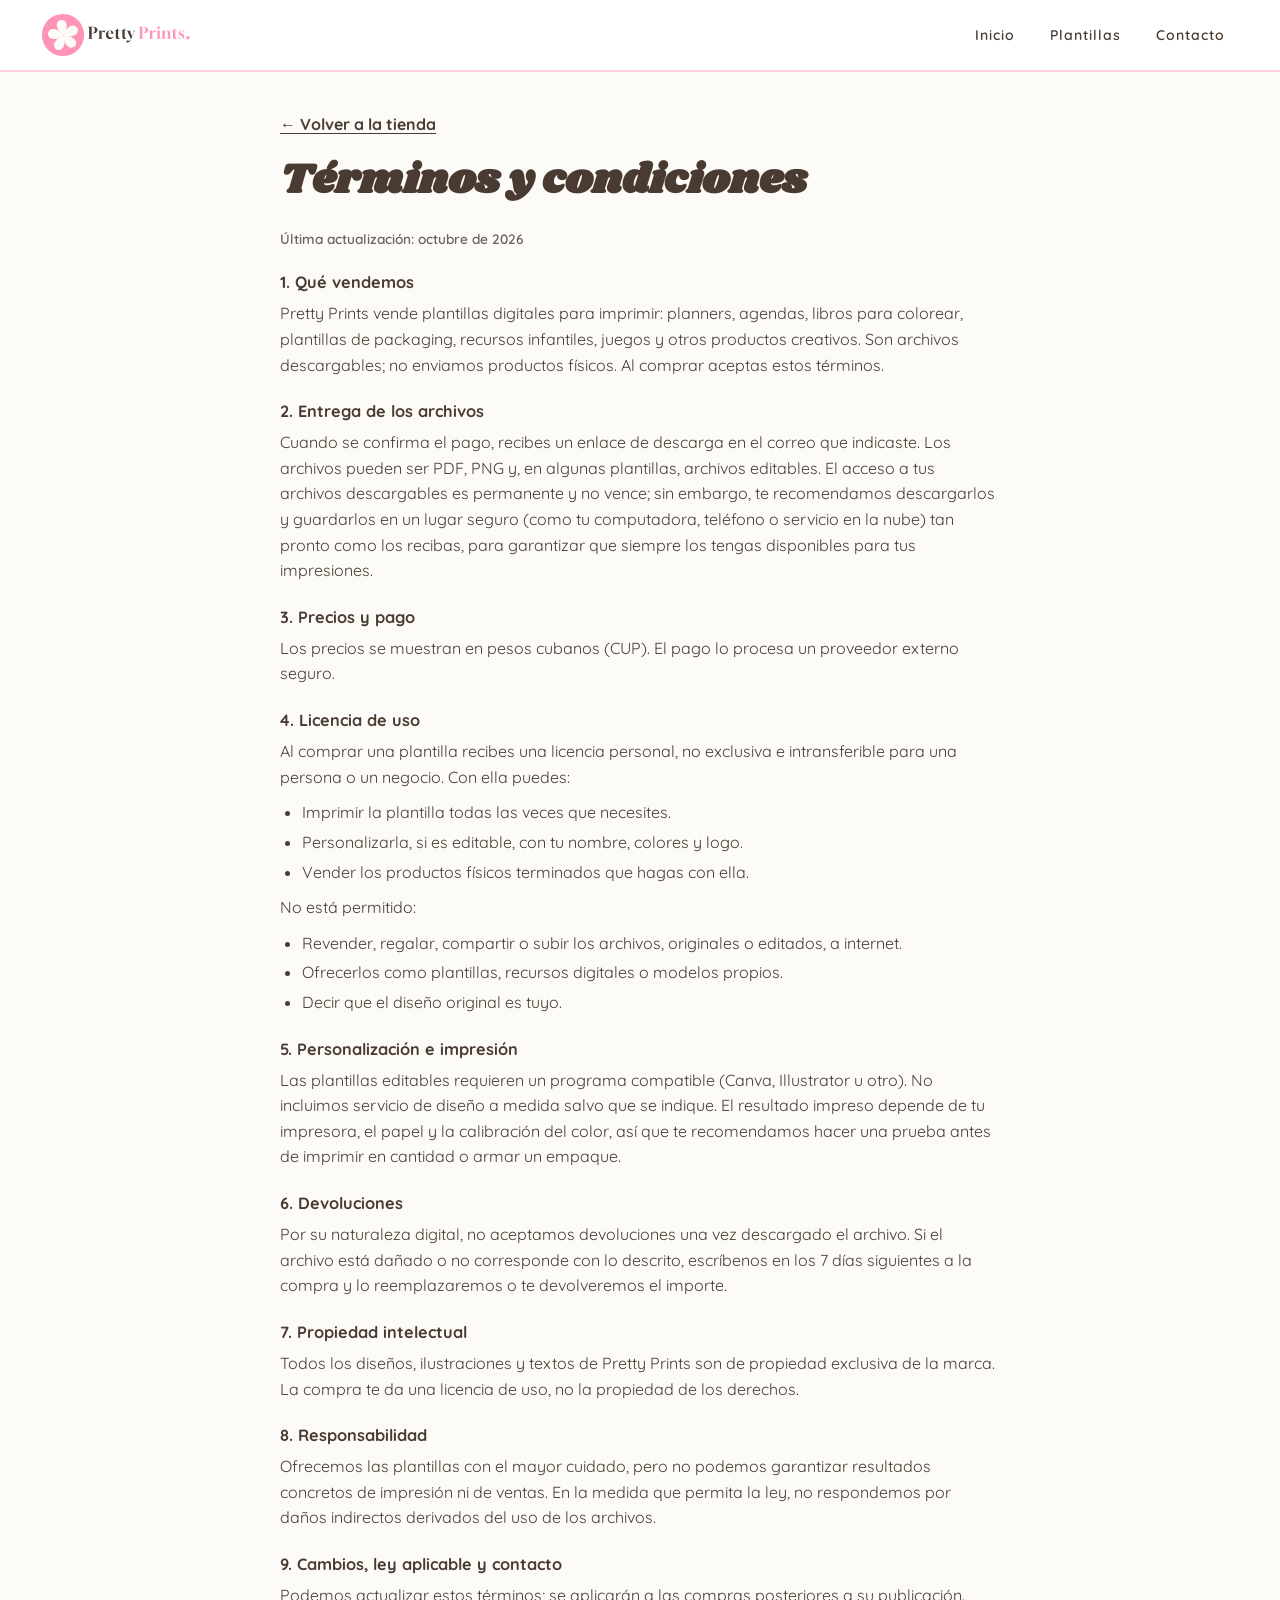
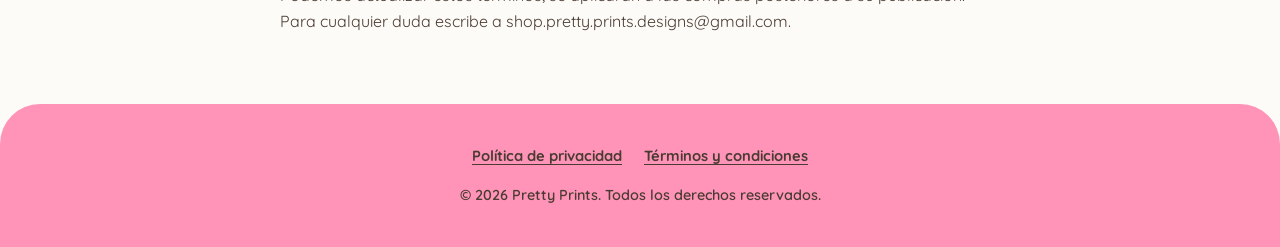
==== terminos.html @ ad83f58c "Mi tienda lista" ====
<!DOCTYPE html>
<html lang="es">
<head>
    <meta charset="UTF-8">
    <meta name="viewport" content="width=device-width, initial-scale=1.0">
    <title>Términos y condiciones | Pretty Prints</title>
    <meta name="description" content="Condiciones de compra, licencia de uso y devoluciones de las plantillas digitales de Pretty Prints.">
    <link rel="canonical" href="https://TU-USUARIO.github.io/TU-REPOSITORIO/terminos.html">
    <link rel="icon" type="image/svg+xml" href="data:image/svg+xml,%3Csvg%20xmlns=%22http://www.w3.org/2000/svg%22%20viewBox=%220%200%20240%20240%22%3E%3Ccircle%20cx=%22120%22%20cy=%22120%22%20r=%22110%22%20fill=%22%23FF94B8%22/%3E%3Cpath%20d=%22M0%2C0%20C46%2C-44%2082%2C-58%20128%2C-58%20A58%2C58%200%200%201%20128%2C58%20C82%2C58%2046%2C44%200%2C0%20Z%22%20transform=%22translate%28123.0%20122.4%29%20rotate%28-100%29%20scale%280.44%29%22%20fill=%22%23FDFBF7%22/%3E%3Cpath%20d=%22M0%2C0%20C46%2C-44%2082%2C-58%20128%2C-58%20A58%2C58%200%200%201%20128%2C58%20C82%2C58%2046%2C44%200%2C0%20Z%22%20transform=%22translate%28123.0%20122.4%29%20rotate%28-28%29%20scale%280.44%29%22%20fill=%22%23FDFBF7%22/%3E%3Cpath%20d=%22M0%2C0%20C46%2C-44%2082%2C-58%20128%2C-58%20A58%2C58%200%200%201%20128%2C58%20C82%2C58%2046%2C44%200%2C0%20Z%22%20transform=%22translate%28123.0%20122.4%29%20rotate%2844%29%20scale%280.44%29%22%20fill=%22%23FDFBF7%22/%3E%3Cpath%20d=%22M0%2C0%20C46%2C-44%2082%2C-58%20128%2C-58%20A58%2C58%200%200%201%20128%2C58%20C82%2C58%2046%2C44%200%2C0%20Z%22%20transform=%22translate%28123.0%20122.4%29%20rotate%28116%29%20scale%280.44%29%22%20fill=%22%23FDFBF7%22/%3E%3Cpath%20d=%22M0%2C0%20C46%2C-44%2082%2C-58%20128%2C-58%20A58%2C58%200%200%201%20128%2C58%20C82%2C58%2046%2C44%200%2C0%20Z%22%20transform=%22translate%28123.0%20122.4%29%20rotate%28188%29%20scale%280.44%29%22%20fill=%22%23FDFBF7%22/%3E%3C/svg%3E">
    <link href="https://fonts.googleapis.com/css2?family=Caveat:wght@600&family=Quicksand:wght@400;600;700&family=Shrikhand&display=swap" rel="stylesheet">
    <link rel="stylesheet" href="style.css">
</head>
<body>

    <header>
        <a class="brand" href="index.html" aria-label="Pretty Prints, ir al inicio">
            <svg class="brand-logo" viewBox="0 0 790 240" aria-hidden="true" focusable="false">
<circle cx="120" cy="120" r="110" fill="#FF94B8"/>
<path d="M0,0 C46,-44 82,-58 128,-58 A58,58 0 0 1 128,58 C82,58 46,44 0,0 Z" transform="translate(123.0 122.4) rotate(-100) scale(0.44)" fill="#FDFBF7"/>
<path d="M0,0 C46,-44 82,-58 128,-58 A58,58 0 0 1 128,58 C82,58 46,44 0,0 Z" transform="translate(123.0 122.4) rotate(-28) scale(0.44)" fill="#FDFBF7"/>
<path d="M0,0 C46,-44 82,-58 128,-58 A58,58 0 0 1 128,58 C82,58 46,44 0,0 Z" transform="translate(123.0 122.4) rotate(44) scale(0.44)" fill="#FDFBF7"/>
<path d="M0,0 C46,-44 82,-58 128,-58 A58,58 0 0 1 128,58 C82,58 46,44 0,0 Z" transform="translate(123.0 122.4) rotate(116) scale(0.44)" fill="#FDFBF7"/>
<path d="M0,0 C46,-44 82,-58 128,-58 A58,58 0 0 1 128,58 C82,58 46,44 0,0 Z" transform="translate(123.0 122.4) rotate(188) scale(0.44)" fill="#FDFBF7"/>
<g transform="translate(0 22)">
<path d="M250.0 118.0V117.16Q253.024 117.16 254.872 115.312Q256.72 113.464 256.72 110.44V62.559999999999995Q256.72 59.535999999999994 254.872 57.687999999999995Q253.024 55.839999999999996 250.0 55.839999999999996V54.99999999999999H278.056Q284.524 55.083999999999996 289.35400000000004 57.226Q294.184 59.367999999999995 296.914 63.147999999999996Q299.644 66.928 299.644 72.05199999999999Q299.644 77.17599999999999 296.914 80.99799999999999Q294.184 84.82 289.18600000000004 86.96199999999999Q284.188 89.104 277.384 89.104H269.656V110.44Q269.656 113.464 271.504 115.312Q273.352 117.16 276.376 117.16H276.544V118.0ZM269.656 88.012H274.612Q278.224 88.012 280.87 85.95400000000001Q283.516 83.896 284.986 80.28399999999999Q286.456 76.672 286.456 72.05199999999999Q286.456 67.43199999999999 284.986 63.81999999999999Q283.516 60.208 280.828 58.15Q278.14 56.092 274.528 56.092H269.656ZM302.576 118.0V117.16H302.66Q305.684 117.16 307.53200000000004 115.312Q309.38 113.464 309.38 110.44V82.888Q309.38 79.696 308.078 77.932Q306.776 76.168 302.576 76.168V75.328H310.892Q315.344 75.328 317.61199999999997 74.446Q319.88 73.564 320.80400000000003 72.136H321.224L321.308 85.912Q322.4 83.392 324.12199999999996 80.62Q325.844 77.848 328.49 75.958Q331.136 74.068 334.832 74.068Q336.092 74.068 337.52 74.32Q338.948 74.572 340.544 75.244L337.26800000000003 85.072Q334.244 83.392 332.01800000000003 82.72Q329.79200000000003 82.048 328.112 82.048Q325.25600000000003 82.048 323.87 83.812Q322.484 85.576 321.476 88.012V110.44Q321.476 113.464 323.324 115.312Q325.172 117.16 328.196 117.16H328.28000000000003V118.0ZM363.72 119.008Q357.92400000000004 119.008 353.43000000000006 116.15199999999999Q348.93600000000004 113.29599999999999 346.41600000000005 108.214Q343.896 103.132 343.896 96.58Q343.896 89.86 346.668 84.82Q349.44 79.78 354.27 76.966Q359.1 74.15199999999999 365.232 74.15199999999999Q370.35600000000005 74.15199999999999 374.346 76.16799999999999Q378.336 78.184 380.73 81.838Q383.124 85.49199999999999 383.46000000000004 90.28L383.54400000000004 91.53999999999999H355.32000000000005V91.96Q355.32000000000005 100.864 359.26800000000003 106.19800000000001Q363.216 111.532 369.85200000000003 111.532Q373.884 111.532 377.538 109.55799999999999Q381.192 107.584 383.46000000000004 104.224L384.216 104.476Q382.788 108.76 379.764 112.036Q376.74 115.312 372.624 117.16Q368.50800000000004 119.008 363.72 119.008ZM355.404 90.28H372.456Q372.456 83.644 370.314 79.528Q368.172 75.412 364.30800000000005 75.412Q360.612 75.412 358.17600000000004 79.444Q355.74 83.476 355.404 90.28ZM405.46000000000004 119.176Q401.09200000000004 119.176 398.32000000000005 116.404Q395.548 113.632 395.548 109.18V76.84H388.408V75.74799999999999Q394.204 75.328 398.78200000000004 72.05199999999999Q403.36 68.776 406.3 63.232H407.644V75.328H418.81600000000003L417.97600000000006 76.84H407.644V107.332Q407.644 114.05199999999999 412.18 114.05199999999999Q413.692 114.05199999999999 415.66600000000005 113.12799999999999Q417.64000000000004 112.204 419.40400000000005 110.692V111.532Q416.632 115.06 412.852 117.118Q409.072 119.176 405.46000000000004 119.176ZM439.72400000000005 119.176Q435.35600000000005 119.176 432.58400000000006 116.404Q429.812 113.632 429.812 109.18V76.84H422.672V75.74799999999999Q428.468 75.328 433.04600000000005 72.05199999999999Q437.624 68.776 440.564 63.232H441.908V75.328H453.08000000000004L452.24000000000007 76.84H441.908V107.332Q441.908 114.05199999999999 446.444 114.05199999999999Q447.956 114.05199999999999 449.93000000000006 113.12799999999999Q451.90400000000005 112.204 453.66800000000006 110.692V111.532Q450.896 115.06 447.116 117.118Q443.336 119.176 439.72400000000005 119.176ZM456.76800000000003 136.816Q453.32400000000007 136.816 450.13200000000006 135.472L453.4080000000001 125.644Q455.50800000000004 126.484 457.98600000000005 127.072Q460.46400000000006 127.66 462.98400000000004 127.66Q466.17600000000004 127.66 468.99 126.358Q471.80400000000003 125.056 473.232 121.528L474.15600000000006 119.26L457.52400000000006 80.70400000000001Q456.684 78.68799999999999 455.298 77.47Q453.91200000000003 76.252 451.47600000000006 76.168V75.328H475.75200000000007V76.168Q473.48400000000004 76.41999999999999 472.2660000000001 77.764Q471.04800000000006 79.108 471.04800000000006 81.208Q471.04800000000006 83.056 471.88800000000003 84.988L480.37200000000007 104.896L488.85600000000005 84.988Q489.696 83.056 489.696 81.208Q489.696 79.108 488.47800000000007 77.764Q487.26000000000005 76.41999999999999 484.9080000000001 76.168V75.328H496.50000000000006V76.168Q494.56800000000004 76.588 493.22400000000005 78.646Q491.88000000000005 80.70400000000001 490.36800000000005 84.232L473.232 124.048Q470.54400000000004 130.264 466.26000000000005 133.54000000000002Q461.97600000000006 136.816 456.76800000000003 136.816Z" fill="#4A3B32"/>
<path d="M514.224 118.0V117.16Q517.248 117.16 519.096 115.312Q520.9440000000001 113.464 520.9440000000001 110.44V62.559999999999995Q520.9440000000001 59.535999999999994 519.096 57.687999999999995Q517.248 55.839999999999996 514.224 55.839999999999996V54.99999999999999H542.2800000000001Q548.748 55.083999999999996 553.578 57.226Q558.408 59.367999999999995 561.138 63.147999999999996Q563.868 66.928 563.868 72.05199999999999Q563.868 77.17599999999999 561.138 80.99799999999999Q558.408 84.82 553.4100000000001 86.96199999999999Q548.412 89.104 541.6080000000001 89.104H533.88V110.44Q533.88 113.464 535.7280000000001 115.312Q537.576 117.16 540.6 117.16H540.768V118.0ZM533.88 88.012H538.836Q542.4480000000001 88.012 545.094 85.95400000000001Q547.74 83.896 549.21 80.28399999999999Q550.6800000000001 76.672 550.6800000000001 72.05199999999999Q550.6800000000001 67.43199999999999 549.21 63.81999999999999Q547.74 60.208 545.052 58.15Q542.364 56.092 538.7520000000001 56.092H533.88ZM566.8000000000001 118.0V117.16H566.884Q569.908 117.16 571.7560000000001 115.312Q573.604 113.464 573.604 110.44V82.888Q573.604 79.696 572.302 77.932Q571.0 76.168 566.8000000000001 76.168V75.328H575.1160000000001Q579.5680000000001 75.328 581.836 74.446Q584.104 73.564 585.028 72.136H585.4480000000001L585.532 85.912Q586.624 83.392 588.346 80.62Q590.0680000000001 77.848 592.714 75.958Q595.36 74.068 599.056 74.068Q600.316 74.068 601.744 74.32Q603.172 74.572 604.768 75.244L601.4920000000001 85.072Q598.4680000000001 83.392 596.2420000000001 82.72Q594.0160000000001 82.048 592.336 82.048Q589.48 82.048 588.094 83.812Q586.7080000000001 85.576 585.7 88.012V110.44Q585.7 113.464 587.548 115.312Q589.3960000000001 117.16 592.4200000000001 117.16H592.504V118.0ZM605.936 118.0V117.16H606.0200000000001Q609.0440000000001 117.16 610.892 115.312Q612.7400000000001 113.464 612.7400000000001 110.44V82.888Q612.7400000000001 79.696 611.4380000000001 77.932Q610.1360000000001 76.168 605.936 76.168V75.328H614.504Q618.7880000000001 75.328 621.056 74.404Q623.1560000000001 73.47999999999999 623.9960000000001 72.136H624.836V110.44Q624.836 113.464 626.684 115.312Q628.532 117.16 631.556 117.16H631.6400000000001V118.0ZM618.7040000000001 66.844Q615.6800000000001 66.844 613.706 64.86999999999999Q611.732 62.895999999999994 611.732 59.872Q611.732 56.848 613.706 54.873999999999995Q615.6800000000001 52.89999999999999 618.7040000000001 52.89999999999999Q621.644 52.89999999999999 623.6179999999999 54.916Q625.592 56.931999999999995 625.592 59.872Q625.592 62.812 623.6179999999999 64.828Q621.644 66.844 618.7040000000001 66.844ZM631.8000000000001 118.0V117.16H631.884Q634.908 117.16 636.7560000000001 115.312Q638.604 113.464 638.604 110.44V82.888Q638.604 79.696 637.302 77.932Q636.0 76.168 631.8000000000001 76.168V75.328H640.1160000000001Q644.4000000000001 75.328 646.668 74.404Q648.768 73.47999999999999 649.6080000000001 72.136H650.4480000000001L650.532 83.896Q652.716 79.52799999999999 657.168 76.83999999999999Q661.62 74.15199999999999 666.576 74.15199999999999Q672.2040000000001 74.15199999999999 675.606 77.84799999999998Q679.008 81.544 679.008 87.592V110.44Q679.008 113.464 680.856 115.312Q682.7040000000001 117.16 685.7280000000001 117.16H685.812V118.0H660.192V117.16H660.2760000000001Q663.3000000000001 117.16 665.1480000000001 115.312Q666.9960000000001 113.464 666.9960000000001 110.44V86.752Q666.9960000000001 82.55199999999999 665.3580000000001 80.032Q663.72 77.512 661.032 77.512Q658.428 77.512 655.614 79.738Q652.8000000000001 81.964 650.7 85.744V110.44Q650.7 113.464 652.548 115.312Q654.3960000000001 117.16 657.4200000000001 117.16H657.504V118.0ZM703.948 119.176Q699.58 119.176 696.808 116.404Q694.0360000000001 113.632 694.0360000000001 109.18V76.84H686.8960000000001V75.74799999999999Q692.692 75.328 697.27 72.05199999999999Q701.8480000000001 68.776 704.788 63.232H706.1320000000001V75.328H717.3040000000001L716.464 76.84H706.1320000000001V107.332Q706.1320000000001 114.05199999999999 710.668 114.05199999999999Q712.1800000000001 114.05199999999999 714.154 113.12799999999999Q716.128 112.204 717.892 110.692V111.532Q715.12 115.06 711.34 117.118Q707.5600000000001 119.176 703.948 119.176ZM737.12 119.176Q734.936 119.176 733.844 119.00800000000001Q732.7520000000001 118.84 731.7860000000001 118.588Q730.82 118.336 729.224 118.168Q727.628 118.0 724.3520000000001 118.0L722.336 102.208H723.428Q724.772 110.104 728.4680000000001 114.094Q732.164 118.084 736.532 118.084Q740.816 118.084 743.042 116.32Q745.268 114.556 745.268 111.532Q745.268 109.6 744.302 108.13Q743.336 106.66 740.984 105.106Q738.6320000000001 103.55199999999999 734.6 101.368L732.164 100.024Q727.544 97.42 725.318 93.934Q723.092 90.448 723.092 86.416Q723.092 80.70400000000001 727.25 77.428Q731.408 74.15199999999999 738.38 74.15199999999999Q740.144 74.15199999999999 741.2360000000001 74.32Q742.3280000000001 74.488 743.336 74.74Q744.344 74.99199999999999 745.856 75.16Q747.368 75.328 749.888 75.328L751.0640000000001 88.852H750.056Q749.552 84.904 747.83 81.838Q746.1080000000001 78.77199999999999 743.7560000000001 77.05Q741.404 75.328 738.9680000000001 75.328Q735.7760000000001 75.328 733.8860000000001 77.008Q731.9960000000001 78.68799999999999 731.9960000000001 81.71199999999999Q731.9960000000001 83.97999999999999 733.4660000000001 85.86999999999999Q734.936 87.75999999999999 739.1360000000001 89.944L741.6560000000001 91.204Q747.5360000000001 94.228 750.224 97.50399999999999Q752.912 100.78 752.912 105.904Q752.912 119.008 737.12 119.176Z" fill="#FF94B8"/>
<circle cx="771.928" cy="112" r="9" fill="#FF94B8"/>
</g>
</svg>
        </a>
        <nav aria-label="Principal">
            <a href="index.html">Inicio</a>
            <a href="index.html#plantillas">Plantillas</a>
            <a href="index.html#contacto">Contacto</a>
        </nav>
    </header>

    <main class="legal-page">
        <a class="legal-back" href="index.html">&larr; Volver a la tienda</a>
        <h1>Términos y condiciones</h1>
        <div class="legal-body">
                <p class="updated">Última actualización: octubre de 2026</p>

                <h3>1. Qué vendemos</h3>
                <p>Pretty Prints vende plantillas digitales para imprimir: planners, agendas, libros para colorear, plantillas de packaging, recursos infantiles, juegos y otros productos creativos. Son archivos descargables; no enviamos productos físicos. Al comprar aceptas estos términos.</p>

                <h3>2. Entrega de los archivos</h3>
                <p>Cuando se confirma el pago, recibes un enlace de descarga en el correo que indicaste. Los archivos pueden ser PDF, PNG y, en algunas plantillas, archivos editables. El acceso a tus archivos descargables es permanente y no vence; sin embargo, te recomendamos descargarlos y guardarlos en un lugar seguro (como tu computadora, teléfono o servicio en la nube) tan pronto como los recibas, para garantizar que siempre los tengas disponibles para tus impresiones.</p>

                <h3>3. Precios y pago</h3>
                <p>Los precios se muestran en pesos cubanos (CUP). El pago lo procesa un proveedor externo seguro.</p>

                <h3>4. Licencia de uso</h3>
                <p>Al comprar una plantilla recibes una licencia personal, no exclusiva e intransferible para una persona o un negocio. Con ella puedes:</p>
                <ul>
                    <li>Imprimir la plantilla todas las veces que necesites.</li>
                    <li>Personalizarla, si es editable, con tu nombre, colores y logo.</li>
                    <li>Vender los productos físicos terminados que hagas con ella.</li>
                </ul>
                <p>No está permitido:</p>
                <ul>
                    <li>Revender, regalar, compartir o subir los archivos, originales o editados, a internet.</li>
                    <li>Ofrecerlos como plantillas, recursos digitales o modelos propios.</li>
                    <li>Decir que el diseño original es tuyo.</li>
                </ul>

                <h3>5. Personalización e impresión</h3>
                <p>Las plantillas editables requieren un programa compatible (Canva, Illustrator u otro). No incluimos servicio de diseño a medida salvo que se indique. El resultado impreso depende de tu impresora, el papel y la calibración del color, así que te recomendamos hacer una prueba antes de imprimir en cantidad o armar un empaque.</p>

                <h3>6. Devoluciones</h3>
                <p>Por su naturaleza digital, no aceptamos devoluciones una vez descargado el archivo. Si el archivo está dañado o no corresponde con lo descrito, escríbenos en los 7 días siguientes a la compra y lo reemplazaremos o te devolveremos el importe.</p>

                <h3>7. Propiedad intelectual</h3>
                <p>Todos los diseños, ilustraciones y textos de Pretty Prints son de propiedad exclusiva de la marca. La compra te da una licencia de uso, no la propiedad de los derechos.</p>

                <h3>8. Responsabilidad</h3>
                <p>Ofrecemos las plantillas con el mayor cuidado, pero no podemos garantizar resultados concretos de impresión ni de ventas. En la medida que permita la ley, no respondemos por daños indirectos derivados del uso de los archivos.</p>

                <h3>9. Cambios, ley aplicable y contacto</h3>
                <p>Podemos actualizar estos términos; se aplicarán a las compras posteriores a su publicación. Para cualquier duda escribe a shop.pretty.prints.designs@gmail.com.</p>
        </div>
    </main>

    <footer id="contacto">
        <nav class="legal-links" aria-label="Información legal">
            <a class="legal-link" href="privacidad.html">Política de privacidad</a>
            <a class="legal-link" href="terminos.html">Términos y condiciones</a>
        </nav>
        <p>&copy; 2026 Pretty Prints. Todos los derechos reservados.</p>
    </footer>

</body>
</html>
---- style.css ----
:root {
    --bg-cream: #FDFBF7;
    --pink-light: #FFD1DC;
    --pink-dark: #FF94B8;
    --blue-soft: #D0E1F9;
    --brown-text: #4A3B32;
    --white: #FFFFFF;

    /* Colores de las notas adhesivas */
    --note-yellow: #FFE680;
    --note-blue: #A8D3F7;
    --note-mint: #A5E3BF;
    --note-lilac: #D9C2F5;
}

* {
    box-sizing: border-box;
    margin: 0;
    padding: 0;
}

html {
    scroll-behavior: smooth;
    scroll-padding-top: 90px;
}

body {
    font-family: 'Quicksand', sans-serif;
    background-color: var(--bg-cream);
    color: var(--brown-text);
    line-height: 1.6;
}

a {
    text-decoration: none;
    color: inherit;
}

button {
    font-family: inherit;
    color: inherit;
}

/* Foco visible para quien navega con teclado */
:focus-visible {
    outline: 3px solid var(--brown-text);
    outline-offset: 3px;
}

/* ---------- Header / Navbar ---------- */
header {
    display: flex;
    justify-content: space-between;
    align-items: center;
    gap: 20px;
    padding: 12px 40px;
    background-color: var(--white);
    border-bottom: 2px solid var(--pink-light);
    font-weight: 600;
    font-size: 14px;
    letter-spacing: 1px;
    position: sticky;
    top: 0;
    z-index: 1000;
}

.brand {
    display: flex;
    align-items: center;
    gap: 12px;
}

/* Regla optimizada para corregir el tamaño y alineación del logo en el encabezado */
.brand-logo {
    height: 46px;
    width: auto;
    aspect-ratio: 790 / 240;
    display: block;
    flex: none;
}

/* Iconos SVG (sustituyen a Font Awesome) */
.icon {
    width: 1em;
    height: 1em;
    flex: none;
    fill: none;
    stroke: currentColor;
    stroke-width: 2;
    stroke-linecap: round;
    stroke-linejoin: round;
    vertical-align: -0.125em;
}

header nav a {
    margin: 0 15px;
    transition: color 0.3s;
}

header nav a:hover {
    color: var(--pink-dark);
}

/* ---------- Hero ---------- */
.hero {
    background-color: var(--blue-soft);
    background-image:
        linear-gradient(45deg, rgba(255,255,255,0.3) 25%, transparent 25%),
        linear-gradient(-45deg, rgba(255,255,255,0.3) 25%, transparent 25%),
        linear-gradient(45deg, transparent 75%, rgba(255,255,255,0.3) 75%),
        linear-gradient(-45deg, transparent 75%, rgba(255,255,255,0.3) 75%);
    background-size: 40px 40px;
    background-position: 0 0, 0 20px, 20px -20px, -20px 0px;
    text-align: center;
    padding: 80px 20px;
    position: relative;
}

.hero h1 {
    font-family: 'Shrikhand', cursive;
    font-size: clamp(2rem, 4vw, 3.5rem);
    color: var(--brown-text);
    max-width: 720px;
    margin: 0 auto 20px auto;
    line-height: 1.2;
}

.hero p {
    font-size: 1.1rem;
    font-weight: 700;
    max-width: 560px;
    margin: 0 auto 30px auto;
}

.hero-cta {
    display: inline-block;
    background: var(--brown-text);
    color: var(--white);
    padding: 12px 30px;
    border-radius: 30px;
    font-weight: 700;
    transition: transform 0.3s ease, background 0.3s ease;
}

.hero-cta:hover {
    background: #624F42;
    transform: translateY(-2px);
}

/* ---------- Notas adhesivas ---------- */
.showcase {
    background-color: var(--pink-light);
    padding: 60px 20px 70px;
    text-align: center;
    border-bottom-left-radius: 40px;
    border-bottom-right-radius: 40px;
}

.showcase h2 {
    font-family: 'Shrikhand', cursive;
    font-size: 2rem;
    margin-bottom: 8px;
}

.showcase-lead {
    font-weight: 600;
}

.notes-container {
    display: flex;
    justify-content: center;
    gap: 30px;
    flex-wrap: wrap;
    margin: 45px auto 0;
    max-width: 1120px;
}

.note {
    --tilt: -2deg;
    position: relative;
    width: 250px;
    padding: 32px 22px 28px;
    text-align: left;
    background: var(--note-bg, var(--note-yellow));
    box-shadow:
        0 2px 2px rgba(74, 59, 50, 0.08),
        0 14px 16px -8px rgba(74, 59, 50, 0.32);
    transform: rotate(var(--tilt));
    transition: transform 0.3s ease, box-shadow 0.3s ease;
}

/* Franja de pegamento arriba, como un post-it real */
.note::before {
    content: "";
    position: absolute;
    inset: 0 0 auto 0;
    height: 20px;
    background: linear-gradient(rgba(74, 59, 50, 0.07), transparent);
}

/* Esquina inferior con sombra suave */
.note::after {
    content: "";
    position: absolute;
    right: 0;
    bottom: 0;
    width: 34px;
    height: 34px;
    background: linear-gradient(135deg, transparent 50%, rgba(74, 59, 50, 0.1) 100%);
}

.note:nth-child(even) {
    --tilt: 2deg;
}

.note:hover {
    transform: scale(1.03) rotate(0deg);
    box-shadow:
        0 2px 2px rgba(74, 59, 50, 0.08),
        0 20px 22px -10px rgba(74, 59, 50, 0.36);
}

.note--yellow { --note-bg: var(--note-yellow); }
.note--blue   { --note-bg: var(--note-blue); }
.note--mint   { --note-bg: var(--note-mint); }
.note--lilac  { --note-bg: var(--note-lilac); }

.note h3 {
    font-family: 'Caveat', cursive;
    font-weight: 600;
    font-size: 1.9rem;
    line-height: 1.05;
    margin-bottom: 10px;
}

.note p {
    font-size: 0.95rem;
    font-weight: 600;
    margin-bottom: 10px;
}

.note p:last-child {
    margin-bottom: 0;
}

.note ul {
    list-style: none;
    margin: 0 0 10px;
}

.note li {
    position: relative;
    padding-left: 20px;
    font-size: 0.92rem;
    font-weight: 600;
}

.note li::before {
    content: "✓";
    position: absolute;
    left: 0;
    font-weight: 700;
}

.note small {
    display: block;
    font-size: 0.8rem;
    font-weight: 600;
    opacity: 0.85;
}

/* ---------- Plantillas ---------- */
.projects {
    padding: 80px 20px;
    text-align: center;
}

.projects h2 {
    font-family: 'Shrikhand', cursive;
    font-size: 2rem;
    margin-bottom: 10px;
}

.filter-container {
    display: flex;
    justify-content: center;
    gap: 12px;
    flex-wrap: wrap;
    margin: 25px 0 40px 0;
}

.filter-btn {
    background-color: var(--white);
    border: 2px solid var(--pink-light);
    padding: 8px 18px;
    border-radius: 20px;
    font-weight: 600;
    cursor: pointer;
    transition: all 0.3s ease;
}

.filter-btn:hover, .filter-btn.active {
    background-color: var(--pink-dark);
    color: var(--white);
    border-color: var(--pink-dark);
}

.project-grid {
    display: grid;
    grid-template-columns: repeat(auto-fit, minmax(260px, 1fr));
    gap: 25px;
    max-width: 1000px;
    margin: 0 auto;
}

.project-item {
    background: var(--white);
    border-radius: 20px;
    overflow: hidden;
    box-shadow: 0 6px 18px rgba(0,0,0,0.06);
    display: flex;
    flex-direction: column;
    justify-content: space-between;
    text-align: left;
    transition: transform 0.3s ease;
}

.project-item:hover {
    transform: translateY(-5px);
}

.project-item[hidden] {
    display: none;
}

.empty-msg {
    margin-top: 10px;
    font-weight: 600;
}

/* Deslizador de imágenes (hasta 3 por producto) */
.slider {
    position: relative;
}

.slides {
    display: flex;
    overflow-x: auto;
    scroll-snap-type: x mandatory;
    scrollbar-width: none;
    -webkit-overflow-scrolling: touch;
}

.slides::-webkit-scrollbar {
    display: none;
}

.slides img {
    flex: 0 0 100%;
    width: 100%;
    height: 220px;
    object-fit: cover;
    scroll-snap-align: center;
}

.slider-btn {
    position: absolute;
    top: 50%;
    transform: translateY(-50%);
    width: 36px;
    height: 36px;
    border-radius: 50%;
    border: none;
    background: rgba(255, 255, 255, 0.92);
    box-shadow: 0 2px 8px rgba(0, 0, 0, 0.18);
    cursor: pointer;
    display: flex;
    align-items: center;
    justify-content: center;
    font-size: 0.85rem;
    transition: background 0.3s, transform 0.2s;
}

.slider-btn:hover {
    background: var(--pink-light);
}

.slider-btn:active {
    transform: translateY(-50%) scale(0.92);
}

.slider-btn.prev { left: 10px; }
.slider-btn.next { right: 10px; }

.dots {
    position: absolute;
    bottom: 10px;
    left: 0;
    right: 0;
    display: flex;
    justify-content: center;
    gap: 6px;
    pointer-events: none;
}

.dot {
    width: 8px;
    height: 8px;
    border-radius: 50%;
    background: rgba(255, 255, 255, 0.65);
    box-shadow: 0 0 0 1px rgba(74, 59, 50, 0.25);
    transition: background 0.3s, transform 0.3s;
}

.dot.active {
    background: var(--white);
    transform: scale(1.3);
}

.product-info {
    padding: 20px;
}

.badges {
    display: flex;
    flex-wrap: wrap;
    gap: 6px;
    margin-bottom: 10px;
}

.badge {
    font-size: 0.72rem;
    font-weight: 700;
    padding: 2px 10px;
    border-radius: 12px;
    background: var(--blue-soft);
}

.badge--custom {
    background: var(--pink-light);
}

.product-title {
    font-weight: 700;
    font-size: 1.1rem;
    margin-bottom: 8px;
}

.product-price {
    font-weight: 700;
    color: #D6457A;
    font-size: 1.2rem;
    margin-bottom: 15px;
}

.buy-btn {
    display: flex;
    align-items: center;
    justify-content: center;
    gap: 8px;
    width: 100%;
    background-color: var(--blue-soft);
    text-align: center;
    padding: 10px;
    border-radius: 12px;
    font-weight: 700;
    font-size: 1rem;
    transition: background 0.3s;
    border: none;
    cursor: pointer;
}

.buy-btn:hover {
    background-color: var(--pink-light);
}

/* ---------- Footer ---------- */
footer {
    background-color: var(--pink-dark);
    color: var(--brown-text);
    text-align: center;
    padding: 40px 20px;
    border-top-left-radius: 40px;
    border-top-right-radius: 40px;
}

footer .socials {
    margin: 0 0 22px;
    display: flex;
    justify-content: center;
    gap: 14px;
}

footer .socials a {
    display: flex;
    align-items: center;
    justify-content: center;
    width: 46px;
    height: 46px;
    border-radius: 50%;
    background: var(--white);
    color: var(--brown-text);
    font-size: 1.4rem;
    box-shadow: 0 4px 10px rgba(74, 59, 50, 0.15);
    transition: transform 0.3s, background 0.3s;
}

footer .socials a:hover {
    transform: scale(1.12);
    background: var(--pink-light);
}

.legal-links {
    display: flex;
    justify-content: center;
    flex-wrap: wrap;
    gap: 6px 22px;
    margin-bottom: 16px;
    font-weight: 700;
    font-size: 0.92rem;
}

.legal-link {
    background: none;
    border: none;
    padding: 0;
    font-weight: 700;
    font-size: inherit;
    text-decoration: underline;
    text-underline-offset: 3px;
    cursor: pointer;
}

.legal-link:hover {
    color: var(--white);
}

footer p {
    font-size: 0.9rem;
    font-weight: 600;
}

/* ---------- Ventanas legales ---------- */
dialog.legal {
    border: none;
    border-radius: 24px;
    padding: 0;
    width: min(680px, 92vw);
    max-height: 85vh;
    background: var(--white);
    color: var(--brown-text);
    box-shadow: 0 24px 60px rgba(74, 59, 50, 0.35);
    margin: auto;
}

dialog.legal[open] {
    display: flex;
    flex-direction: column;
}

dialog.legal::backdrop {
    background: rgba(74, 59, 50, 0.5);
}

.legal-head {
    display: flex;
    justify-content: space-between;
    align-items: center;
    gap: 16px;
    padding: 20px 26px;
    border-bottom: 2px solid var(--pink-light);
}

.legal-head h2 {
    font-family: 'Shrikhand', cursive;
    font-weight: 400;
    font-size: 1.4rem;
    line-height: 1.2;
}

.legal-close {
    flex: 0 0 auto;
    width: 38px;
    height: 38px;
    border-radius: 50%;
    border: none;
    background: var(--pink-light);
    cursor: pointer;
    font-size: 1rem;
    transition: background 0.3s;
}

.legal-close:hover {
    background: var(--pink-dark);
}

.legal-body {
    padding: 22px 26px 30px;
    overflow-y: auto;
    font-size: 0.95rem;
}

.legal-body .updated {
    font-size: 0.85rem;
    font-weight: 600;
    opacity: 0.8;
    margin-bottom: 14px;
}

.legal-body h3 {
    font-size: 1.02rem;
    margin: 20px 0 6px;
}

.legal-body p,
.legal-body ul {
    margin-bottom: 10px;
}

.legal-body ul {
    padding-left: 22px;
}

.legal-body li {
    margin-bottom: 4px;
}

/* ---------- Aviso de cookies ---------- */
.cookie-banner {
    position: fixed;
    left: 50%;
    bottom: 20px;
    transform: translateX(-50%);
    width: min(760px, calc(100vw - 32px));
    display: flex;
    align-items: center;
    gap: 18px 24px;
    flex-wrap: wrap;
    background: var(--white);
    border: 2px solid var(--pink-light);
    border-radius: 20px;
    padding: 16px 20px;
    box-shadow: 0 14px 40px rgba(74, 59, 50, 0.25);
    z-index: 1500;
}

.cookie-banner[hidden] {
    display: none;
}

.cookie-banner p {
    flex: 1 1 300px;
    font-size: 0.9rem;
    font-weight: 600;
}

.cookie-banner .legal-link {
    color: #D6457A;
}

.cookie-actions {
    display: flex;
    gap: 10px;
    flex-wrap: wrap;
}

.btn-ghost,
.btn-solid {
    border-radius: 20px;
    padding: 9px 18px;
    font-weight: 700;
    font-size: 0.9rem;
    cursor: pointer;
    transition: background 0.3s;
}

.btn-ghost {
    background: var(--white);
    border: 2px solid var(--pink-light);
}

.btn-ghost:hover {
    background: var(--pink-light);
}

.btn-solid {
    background: var(--brown-text);
    color: var(--white);
    border: 2px solid var(--brown-text);
}

.btn-solid:hover {
    background: #624F42;
}

.sr-only {
    position: absolute;
    width: 1px;
    height: 1px;
    overflow: hidden;
    clip: rect(0 0 0 0);
    white-space: nowrap;
}

/* ---------- Responsive ---------- */
@media (max-width: 768px) {
    header {
        flex-direction: column;
        gap: 10px;
        padding: 12px 20px;
    }

    header nav a {
        margin: 0 10px;
    }

    .brand-logo {
        height: 40px;
    }
}

@media (prefers-reduced-motion: reduce) {
    html { scroll-behavior: auto; }

    .note,
    .project-item,
    .hero-cta,
    .slider-btn {
        transition: none;
    }
}

/* ================= Bolsa de compras y panel de administrador ================= */
.header-right {
    display: flex;
    align-items: center;
    gap: 14px;
}

.header-actions {
    display: flex;
    align-items: center;
    gap: 10px;
}

.icon-btn {
    position: relative;
    width: 44px;
    height: 44px;
    border-radius: 50%;
    border: 2px solid var(--pink-light);
    background: var(--white);
    cursor: pointer;
    display: flex;
    align-items: center;
    justify-content: center;
    font-size: 1.15rem;
    transition: background 0.3s, border-color 0.3s, color 0.3s;
}

.icon-btn:hover {
    background: var(--pink-dark);
    border-color: var(--pink-dark);
    color: var(--white);
}

.cart-count {
    position: absolute;
    top: -6px;
    right: -6px;
    min-width: 20px;
    height: 20px;
    padding: 0 5px;
    border-radius: 10px;
    background: var(--brown-text);
    color: var(--white);
    font-size: 0.7rem;
    font-weight: 700;
    line-height: 1;
    display: flex;
    align-items: center;
    justify-content: center;
}

.cart-overlay {
    position: fixed;
    inset: 0;
    background: rgba(74, 59, 50, 0.5);
    z-index: 1900;
    opacity: 0;
    visibility: hidden;
    transition: opacity 0.3s ease, visibility 0s linear 0.3s;
}

.cart-overlay.open {
    opacity: 1;
    visibility: visible;
    transition-delay: 0s;
}

.cart-drawer {
    position: fixed;
    top: 0;
    right: 0;
    bottom: 0;
    width: min(440px, 100%);
    display: flex;
    flex-direction: column;
    background: var(--white);
    border-left: 2px solid var(--pink-light);
    box-shadow: 0 24px 60px rgba(74, 59, 50, 0.35);
    z-index: 2000;
    transform: translateX(100%);
    visibility: hidden;
    transition: transform 0.3s ease, visibility 0s linear 0.3s;
}

.cart-drawer.open {
    transform: none;
    visibility: visible;
    transition-delay: 0s;
}

.cart-head {
    display: flex;
    justify-content: space-between;
    align-items: center;
    gap: 16px;
    padding: 20px 26px;
    border-bottom: 2px solid var(--pink-light);
}

.cart-head h2 {
    font-family: 'Shrikhand', cursive;
    font-weight: 400;
    font-size: 1.4rem;
    line-height: 1.2;
}

.cart-body {
    flex: 1;
    overflow-y: auto;
    padding: 20px 26px;
}

.cart-view h3 {
    font-size: 1.02rem;
    margin-bottom: 10px;
}

.cart-view p {
    font-size: 0.92rem;
    font-weight: 600;
    margin-bottom: 12px;
}

.cart-view[hidden] {
    display: none;
}

.cart-empty {
    text-align: center;
    padding: 40px 0;
}

.cart-line {
    display: flex;
    gap: 14px;
    padding: 14px 0;
    border-top: 2px solid var(--pink-light);
}

.cart-line:first-child {
    border-top: none;
    padding-top: 0;
}

.cart-line img {
    width: 64px;
    height: 80px;
    object-fit: cover;
    border-radius: 12px;
    background: var(--blue-soft);
    flex: none;
}

.cart-line-info {
    flex: 1;
    min-width: 0;
    display: flex;
    flex-direction: column;
    justify-content: space-between;
    gap: 8px;
}

.cart-line-name {
    font-weight: 700;
    font-size: 0.95rem;
    line-height: 1.3;
}

.cart-line-row {
    display: flex;
    justify-content: space-between;
    align-items: center;
    gap: 10px;
}

.cart-line-price {
    font-weight: 700;
    color: #D6457A;
}

.qty {
    display: inline-flex;
    align-items: center;
    border: 2px solid var(--pink-light);
    border-radius: 20px;
    overflow: hidden;
}

.qty button {
    width: 30px;
    height: 30px;
    border: none;
    background: var(--white);
    font-weight: 700;
    font-size: 1rem;
    cursor: pointer;
    transition: background 0.3s;
}

.qty button:hover {
    background: var(--pink-light);
}

.qty span {
    min-width: 26px;
    text-align: center;
    font-weight: 700;
    font-size: 0.9rem;
}

.cart-remove {
    align-self: flex-start;
    background: none;
    border: none;
    border-radius: 50%;
    padding: 6px;
    font-size: 0.95rem;
    cursor: pointer;
    transition: background 0.3s;
}

.cart-remove:hover {
    background: var(--pink-light);
}

.cart-box {
    margin-top: 20px;
    padding: 18px;
    background: var(--bg-cream);
    border: 2px solid var(--pink-light);
    border-radius: 20px;
}

.cart-box[hidden] {
    display: none;
}

.field {
    margin-bottom: 12px;
}

.field label {
    display: block;
    font-weight: 700;
    font-size: 0.85rem;
    margin-bottom: 4px;
}

.field input[type="text"],
.field input[type="email"],
.field input[type="password"],
.field input[type="number"] {
    width: 100%;
    padding: 10px 14px;
    border: 2px solid var(--pink-light);
    border-radius: 12px;
    background: var(--white);
    color: inherit;
    font: inherit;
    font-size: 0.95rem;
}

.field input:focus {
    border-color: var(--pink-dark);
}

.field input[aria-invalid="true"] {
    border-color: #D6457A;
}

.field-hint {
    display: block;
    margin-top: 3px;
    font-size: 0.8rem;
    font-weight: 600;
    opacity: 0.85;
}

.field-error {
    display: block;
    min-height: 1.1em;
    margin-top: 3px;
    font-size: 0.82rem;
    font-weight: 700;
    color: #D6457A;
}

.pay-data {
    margin: 0 0 14px;
    border: 2px solid var(--pink-light);
    border-radius: 16px;
    overflow: hidden;
}

.pay-data > div {
    display: flex;
    justify-content: space-between;
    gap: 12px;
    padding: 10px 14px;
    border-top: 2px solid var(--pink-light);
}

.pay-data > div:first-child {
    border-top: none;
}

.pay-data dt {
    font-weight: 600;
    font-size: 0.88rem;
}

.pay-data dd {
    font-weight: 700;
    text-align: right;
    overflow-wrap: anywhere;
}

.pay-data .pay-amount {
    color: #D6457A;
    font-size: 1.15rem;
}

.pay-list {
    list-style: none;
    margin: 0 0 14px;
    font-size: 0.88rem;
    font-weight: 600;
}

.pay-list li {
    display: flex;
    justify-content: space-between;
    gap: 12px;
    padding: 3px 0;
}

.cart-actions-row {
    display: flex;
    gap: 10px;
    flex-wrap: wrap;
}

.mail-preview {
    width: 100%;
    margin-bottom: 12px;
    padding: 10px 14px;
    border: 2px solid var(--pink-light);
    border-radius: 12px;
    background: var(--bg-cream);
    color: inherit;
    font: inherit;
    font-size: 0.85rem;
    resize: vertical;
}

.cart-foot {
    padding: 16px 26px 22px;
    border-top: 2px solid var(--pink-light);
    background: var(--white);
}

.cart-total {
    display: flex;
    justify-content: space-between;
    align-items: center;
    margin-bottom: 12px;
    font-weight: 700;
    font-size: 1.05rem;
}

.cart-total strong {
    color: #D6457A;
    font-size: 1.2rem;
}

.cart-cta {
    display: block;
    width: 100%;
    padding: 12px 18px;
    text-align: center;
    font-family: inherit;
    font-size: 1rem;
}

.cart-cta[hidden] {
    display: none;
}

/* Panel de administrador */
.admin-top {
    display: flex;
    justify-content: space-between;
    align-items: center;
    gap: 12px;
    margin-bottom: 14px;
}

.legal-body .admin-top h3 {
    margin: 0;
}

.tag-list {
    display: flex;
    flex-wrap: wrap;
    gap: 8px;
}

.tag-check {
    display: inline-flex;
    align-items: center;
    gap: 6px;
    padding: 6px 14px;
    background: var(--white);
    border: 2px solid var(--pink-light);
    border-radius: 20px;
    font-weight: 600;
    cursor: pointer;
    transition: background 0.3s, color 0.3s, border-color 0.3s;
}

.tag-check:has(input:checked) {
    background: var(--pink-dark);
    border-color: var(--pink-dark);
    color: var(--white);
}

.tag-check input {
    accent-color: var(--brown-text);
}

.photo-pick {
    display: flex;
    align-items: center;
    gap: 12px;
    margin-bottom: 10px;
}

.photo-pick img {
    width: 56px;
    height: 56px;
    border-radius: 12px;
    object-fit: cover;
    background: var(--blue-soft);
    flex: none;
}

.photo-pick img[hidden] {
    display: none;
}

.photo-meta {
    flex: 1;
    min-width: 0;
}

.photo-meta label {
    display: block;
    font-weight: 700;
    font-size: 0.85rem;
    margin-bottom: 2px;
}

.photo-meta input[type="file"] {
    width: 100%;
    font: inherit;
    font-size: 0.85rem;
}

#admin-login[hidden],
#admin-dashboard[hidden] {
    display: none;
}

.admin-status {
    min-height: 1.4em;
    margin-top: 12px;
    font-weight: 700;
}

.admin-status.is-error {
    color: #D6457A;
}

@media (max-width: 768px) {
    .header-right {
        flex-wrap: wrap;
        justify-content: center;
        gap: 8px;
    }

    .header-actions {
        gap: 8px;
    }

    .icon-btn {
        width: 38px;
        height: 38px;
        font-size: 1.05rem;
    }
}

@media (prefers-reduced-motion: reduce) {
    .cart-drawer,
    .cart-overlay {
        transition: none;
    }
}

/* ---------- Stickers decorativos del banner ---------- */
.hero-stickers {
    position: absolute;
    inset: 0;
    overflow: hidden;
    pointer-events: none;
    z-index: 0;
}

.hero > h1,
.hero > p,
.hero > .hero-cta {
    position: relative;
    z-index: 1;
}

.sticker {
    position: absolute;
    display: block;
    transform: rotate(var(--r, 0deg));
    filter: drop-shadow(0 4px 5px rgba(74, 59, 50, 0.28));
}

.sticker svg {
    display: block;
    width: 100%;
    height: 100%;
}

.s-tape    { width: 140px; height: 44px; top: 24px;    left: 3%;   --r: -9deg; }
.s-star    { width: 78px;  height: 78px; top: 32%;     left: 7%;   --r: -14deg; }
.s-heart   { width: 64px;  height: 64px; bottom: 12%;  left: 14%;  --r: 10deg; }
.s-daisy   { width: 88px;  height: 88px; top: 12%;     right: 7%;  --r: 12deg; }
.s-sparkle { width: 54px;  height: 54px; top: 52%;     right: 15%; --r: 8deg; }
.s-smile   { width: 84px;  height: 84px; bottom: 9%;   right: 5%;  --r: -8deg; }

@media (max-width: 700px) {
    .s-star,
    .s-sparkle { display: none; }
    .s-tape    { width: 100px; height: 31px; top: 18px; left: 4%; }
    .s-daisy   { width: 58px;  height: 58px; top: 10px; right: 5%; }
    .s-heart   { width: 46px;  height: 46px; bottom: 10px; left: 7%; }
    .s-smile   { width: 58px;  height: 58px; bottom: 8px;  right: 5%; }
}

/* ---------- Páginas legales (privacidad y términos) ---------- */
.legal-page {
    max-width: 760px;
    margin: 40px auto 70px;
    padding: 0 20px;
}

.legal-page h1 {
    font-family: 'Shrikhand', cursive;
    font-size: clamp(1.8rem, 4vw, 2.6rem);
    line-height: 1.2;
    margin-bottom: 6px;
}

.legal-page .legal-body {
    overflow: visible;
    padding: 16px 0 0;
    font-size: 1rem;
}

.legal-body a {
    text-decoration: underline;
    text-underline-offset: 3px;
    font-weight: 700;
}

.legal-back {
    display: inline-block;
    margin-bottom: 18px;
    font-weight: 700;
    text-decoration: underline;
    text-underline-offset: 3px;
}
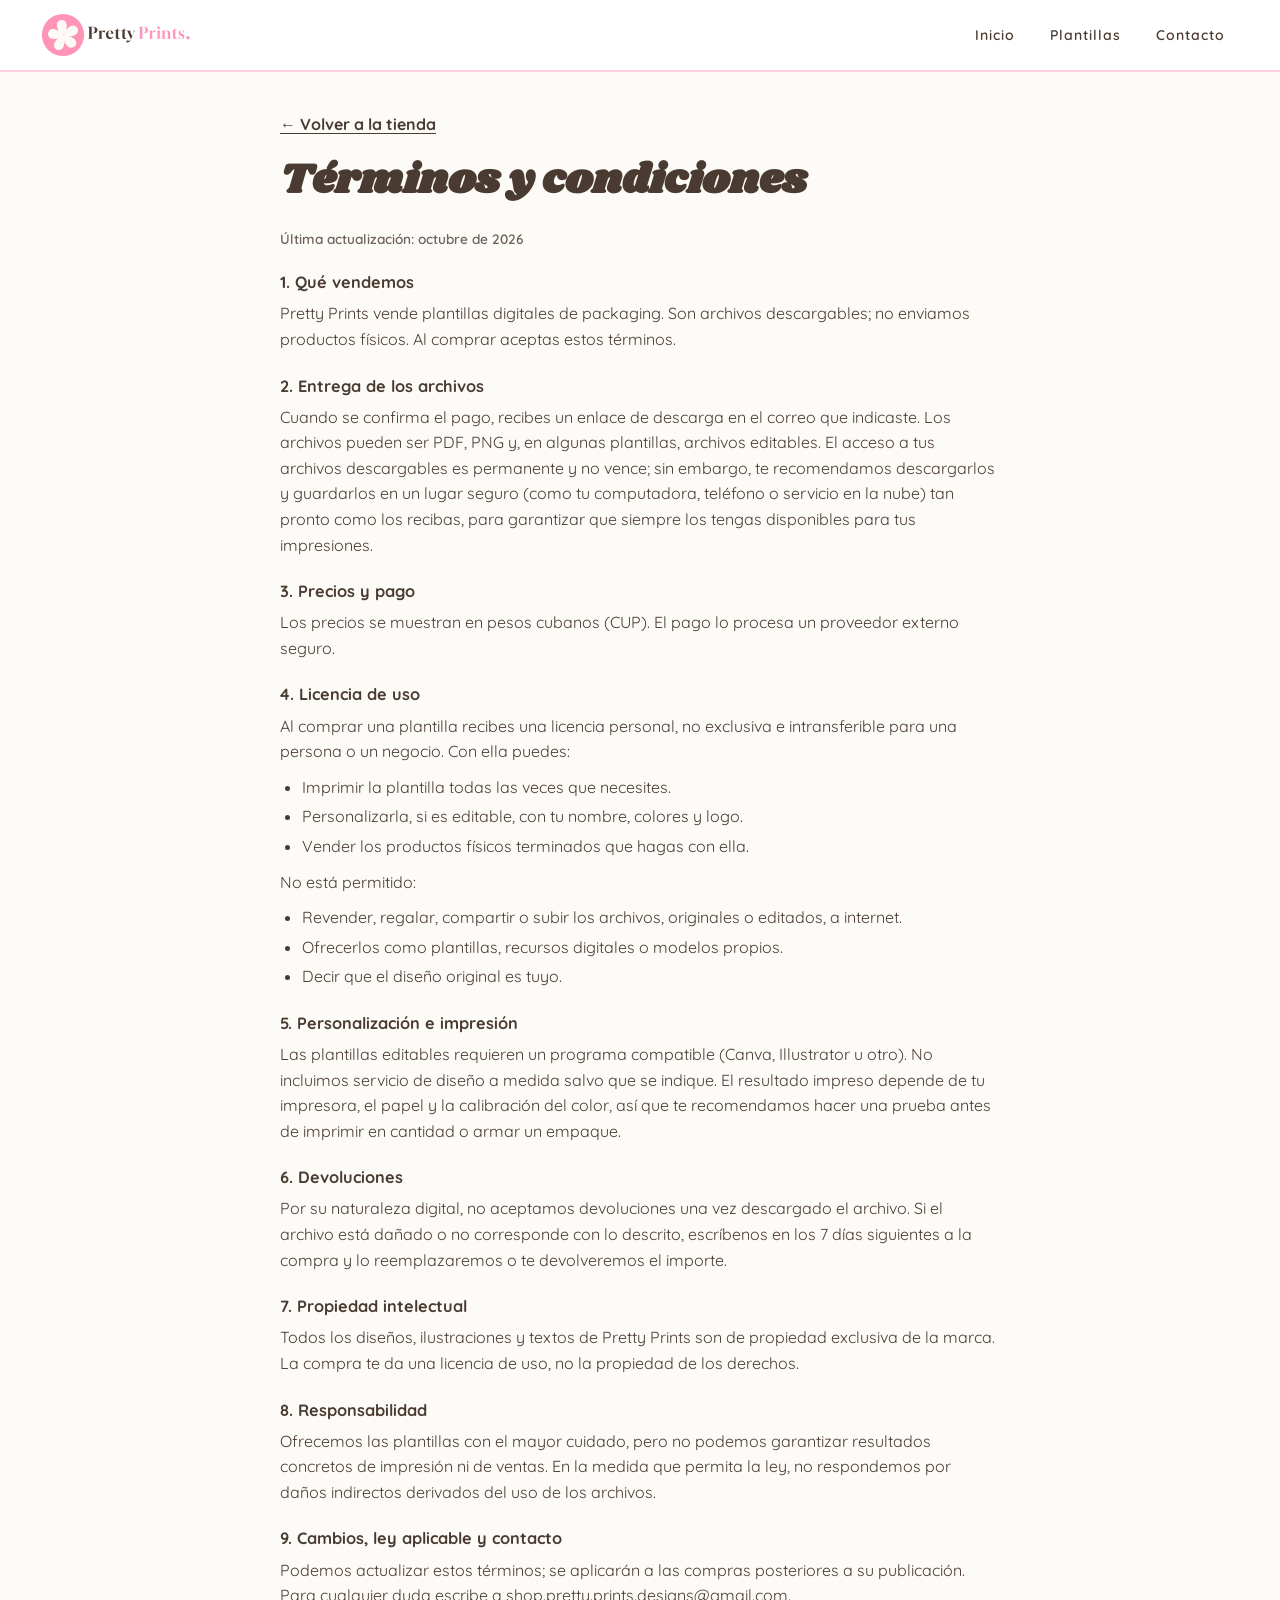
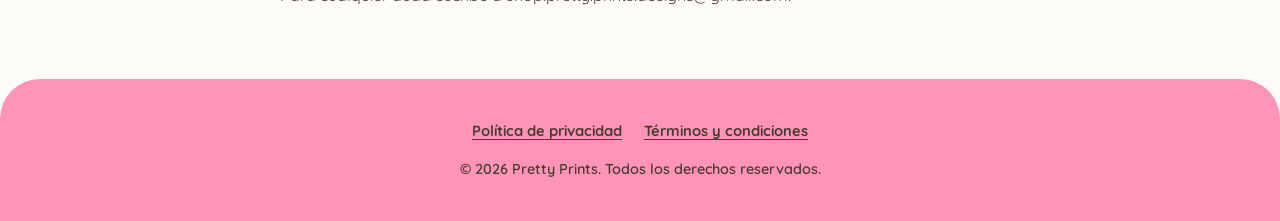
==== commit 0e8830bc: "Update product description in terminos.html" ====
--- a/terminos.html
+++ b/terminos.html
@@ -42,7 +42,7 @@
                 <p class="updated">Última actualización: octubre de 2026</p>
 
                 <h3>1. Qué vendemos</h3>
-                <p>Pretty Prints vende plantillas digitales para imprimir: planners, agendas, libros para colorear, plantillas de packaging, recursos infantiles, juegos y otros productos creativos. Son archivos descargables; no enviamos productos físicos. Al comprar aceptas estos términos.</p>
+                <p>Pretty Prints vende plantillas digitales de packaging. Son archivos descargables; no enviamos productos físicos. Al comprar aceptas estos términos.</p>
 
                 <h3>2. Entrega de los archivos</h3>
                 <p>Cuando se confirma el pago, recibes un enlace de descarga en el correo que indicaste. Los archivos pueden ser PDF, PNG y, en algunas plantillas, archivos editables. El acceso a tus archivos descargables es permanente y no vence; sin embargo, te recomendamos descargarlos y guardarlos en un lugar seguro (como tu computadora, teléfono o servicio en la nube) tan pronto como los recibas, para garantizar que siempre los tengas disponibles para tus impresiones.</p>
--- a/style.css
+++ b/style.css
@@ -282,14 +282,34 @@
 }
 
 .filter-container {
-    display: flex;
-    justify-content: center;
+    /* Una sola línea, deslizable y fija bajo el encabezado */
+    position: sticky;
+    top: var(--header-h, 70px);
+    z-index: 900;
+    display: flex;
+    flex-wrap: nowrap;
     gap: 12px;
-    flex-wrap: wrap;
-    margin: 25px 0 40px 0;
-}
+    margin: 25px -20px 30px;
+    padding: 10px 20px;
+    background-color: var(--bg-cream);
+    overflow-x: auto;
+    overflow-y: hidden;
+    scrollbar-width: none;
+    -webkit-overflow-scrolling: touch;
+    overscroll-behavior-x: contain;
+}
+
+.filter-container::-webkit-scrollbar {
+    display: none;
+}
+
+/* Centrados si caben; si no caben, empiezan al borde y se deslizan */
+.filter-container .filter-btn:first-child { margin-left: auto; }
+.filter-container .filter-btn:last-child { margin-right: auto; }
 
 .filter-btn {
+    flex: 0 0 auto;
+    white-space: nowrap;
     background-color: var(--white);
     border: 2px solid var(--pink-light);
     padding: 8px 18px;
@@ -1316,4 +1336,130 @@
     font-weight: 700;
     text-decoration: underline;
     text-underline-offset: 3px;
-}+}
+
+/* =====================================================================
+   Tarjetas de producto uniformes · imágenes cuadradas (1080x1080)
+   Este bloque va al final para sobrescribir las reglas anteriores.
+   ===================================================================== */
+
+/* Columnas de ancho fijo y centradas: una tarjeta sola ya no se estira */
+.project-grid {
+    grid-template-columns: repeat(auto-fill, minmax(260px, 300px));
+    justify-content: center;
+    align-items: stretch;
+}
+
+.project-grid .empty-msg {
+    grid-column: 1 / -1;
+    text-align: center;
+}
+
+.project-item {
+    min-width: 0;
+    justify-content: flex-start;
+}
+
+/* Marco cuadrado: todas las imágenes miden igual en todas las tarjetas */
+.project-item .slider {
+    width: 100%;
+    aspect-ratio: 1 / 1;
+    overflow: hidden;
+    background: var(--blue-soft);   /* color mientras carga la imagen */
+}
+
+.project-item .slides {
+    width: 100%;
+    height: 100%;
+    overflow-y: hidden;
+}
+
+.project-item .slides img {
+    height: 100%;
+    aspect-ratio: 1 / 1;
+    object-fit: cover;              /* recorta al centro si no es cuadrada */
+    display: block;
+}
+
+/* Un solo archivo: sin flechas ni puntos */
+.slider.is-single .slider-btn,
+.slider.is-single .dots {
+    display: none;
+}
+
+/* Altura homogénea del texto; el botón siempre queda abajo */
+.project-item .product-info {
+    display: flex;
+    flex-direction: column;
+    flex: 1;
+}
+
+.project-item .product-title {
+    display: -webkit-box;
+    -webkit-line-clamp: 2;
+    -webkit-box-orient: vertical;
+    overflow: hidden;
+    min-height: 2.6em;
+    line-height: 1.3;
+}
+
+.project-item .buy-btn {
+    margin-top: auto;
+}
+
+/* =====================================================================
+   Notas adhesivas: en móvil van en una sola fila deslizable
+   ===================================================================== */
+.notes-hint {
+    display: none;
+}
+
+@media (max-width: 768px) {
+    .showcase {
+        padding-left: 0;
+        padding-right: 0;
+    }
+
+    .showcase h2,
+    .showcase-lead {
+        padding: 0 20px;
+    }
+
+    .notes-hint {
+        display: block;
+        margin-top: 10px;
+        font-family: 'Caveat', cursive;
+        font-size: 1.3rem;
+        font-weight: 600;
+        opacity: 0.8;
+    }
+
+    .notes-container {
+        display: flex;
+        flex-wrap: nowrap;
+        justify-content: flex-start;
+        gap: 18px;
+        max-width: none;
+        margin: 20px 0 0;
+        /* espacio arriba/abajo para que no se corten las sombras ni la inclinación */
+        padding: 22px 20px 34px;
+        overflow-x: auto;
+        overflow-y: hidden;
+        scroll-snap-type: x mandatory;
+        scroll-padding-inline: 20px;
+        -webkit-overflow-scrolling: touch;
+        overscroll-behavior-x: contain;
+        scrollbar-width: none;
+    }
+
+    .notes-container::-webkit-scrollbar {
+        display: none;
+    }
+
+    .note {
+        flex: 0 0 78%;
+        max-width: 290px;
+        width: auto;
+        scroll-snap-align: center;
+    }
+}
